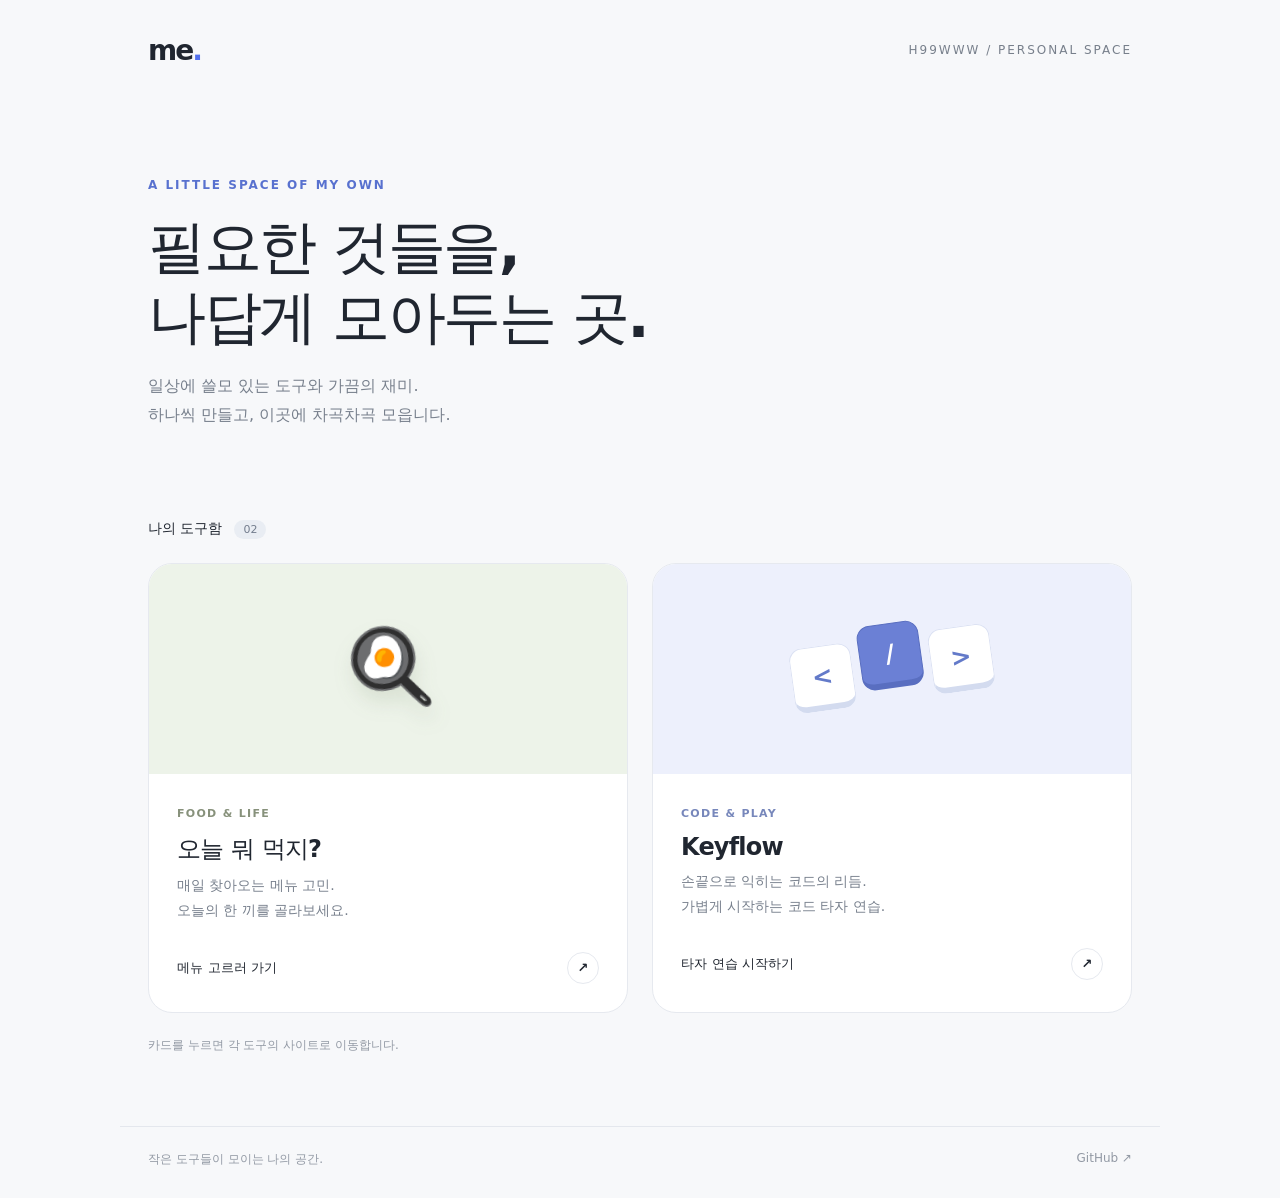
==== index.html @ 32a21349 "Add personal homepage linking cooking picker and Keyflow" ====
<!doctype html>
<html lang="ko">
<head>
<meta charset="utf-8">
<meta name="viewport" content="width=device-width, initial-scale=1">
<meta name="theme-color" content="#f7f8fa">
<meta name="description" content="타자 연습부터 오늘의 메뉴까지. 직접 고르고 만든 작은 도구들을 모아두는 개인 공간.">
<title>me — 나의 작은 도구함</title>
<style>
:root{font-family:system-ui,-apple-system,BlinkMacSystemFont,"Segoe UI",sans-serif;color:#202630;background:#f7f8fa;font-synthesis:none}*{box-sizing:border-box}body{margin:0}a{color:inherit}main,header,footer{max-width:1040px;margin:auto;padding-left:28px;padding-right:28px}header{height:100px;display:flex;align-items:center;justify-content:space-between}.brand{text-decoration:none;font-size:28px;font-weight:850;letter-spacing:-2px}.brand span{color:#5270ed}.label{font-size:12px;color:#777f8b;letter-spacing:2px}section.intro{padding:74px 0 50px}.eyebrow{font-size:12px;font-weight:700;color:#5871cf;letter-spacing:2px}h1{font-size:clamp(36px,6vw,58px);letter-spacing:-2.5px;line-height:1.2;margin:20px 0}p{color:#78808d;line-height:1.8;font-size:16px}.section-title{display:flex;align-items:center;gap:12px;margin:24px 0;font-size:14px}.count{background:#e9edf3;border-radius:20px;padding:3px 9px;color:#737d8d;font-size:11px}.grid{display:grid;grid-template-columns:1fr 1fr;gap:24px}.card{display:flex;flex-direction:column;text-decoration:none;background:white;border:1px solid #e6e9ef;border-radius:24px;overflow:hidden;transition:transform .2s,box-shadow .2s}.card:hover{transform:translateY(-5px);box-shadow:0 16px 35px #2026300c}.card:focus-visible{outline:3px solid #5270ed;outline-offset:5px}.art{height:210px;display:grid;place-items:center;overflow:hidden}.food{background:#edf3e9}.typing{background:#edf0fc}.plate{font-size:78px;filter:drop-shadow(0 12px 10px #52664020);transform:rotate(-10deg)}.keys{display:flex;gap:8px;transform:rotate(-8deg)}.key{width:62px;height:65px;background:#fff;border:1px solid #dce2f3;border-bottom:6px solid #d3dbef;border-radius:13px;display:grid;place-items:center;font-size:25px;font-weight:650;color:#637ac9}.key:nth-child(2){transform:translateY(-13px);background:#6b80d5;color:#fff;border-color:#596ec0}.content{padding:28px}.tag{font-size:11px;letter-spacing:1.3px;color:#87917b;font-weight:700}.typing+.content .tag{color:#7787bb}h2{font-size:24px;letter-spacing:-.8px;margin:12px 0 8px}.content p{font-size:14px;margin:0;min-height:51px}.bottom{margin-top:28px;display:flex;justify-content:space-between;align-items:center;font-size:13px;font-weight:650}.arrow{width:32px;height:32px;border:1px solid #e6e9ef;border-radius:50%;display:grid;place-items:center}.note{font-size:12px;color:#9299a4;margin:22px 0 70px}footer{border-top:1px solid #e4e7ed;padding-top:24px;padding-bottom:30px;display:flex;justify-content:space-between;font-size:12px;color:#9299a4}footer a{text-decoration:none}footer a:hover{text-decoration:underline}@media(max-width:640px){header{height:80px}.label{font-size:10px;letter-spacing:1px}section.intro{padding-top:40px}.grid{grid-template-columns:1fr}.art{height:180px}h1{letter-spacing:-1.8px}footer{gap:16px}.content p{min-height:0}}
</style>
</head>
<body>
<header><a class="brand" href="./" aria-label="메인으로">me<span>.</span></a><span class="label">H99WWW / PERSONAL SPACE</span></header>
<main>
<section class="intro"><span class="eyebrow">A LITTLE SPACE OF MY OWN</span><h1>필요한 것들을,<br>나답게 모아두는 곳.</h1><p>일상에 쓸모 있는 도구와 가끔의 재미.<br>하나씩 만들고, 이곳에 차곡차곡 모읍니다.</p></section>
<div class="section-title">나의 도구함 <span class="count">02</span></div>
<section class="grid" aria-label="개인 도구 목록">
<a class="card" href="https://today-cooking-picker.kyj00001.chatgpt.site/">
<div class="art food" aria-hidden="true"><span class="plate">🍳</span></div>
<div class="content"><span class="tag">FOOD & LIFE</span><h2>오늘 뭐 먹지?</h2><p>매일 찾아오는 메뉴 고민.<br>오늘의 한 끼를 골라보세요.</p><div class="bottom"><span>메뉴 고르러 가기</span><span class="arrow" aria-hidden="true">↗</span></div></div>
</a>
<a class="card" href="https://keyflow-code-practice-1027.h99www.chatgpt.site/">
<div class="art typing" aria-hidden="true"><div class="keys"><span class="key">&lt;</span><span class="key">/</span><span class="key">&gt;</span></div></div>
<div class="content"><span class="tag">CODE & PLAY</span><h2>Keyflow</h2><p>손끝으로 익히는 코드의 리듬.<br>가볍게 시작하는 코드 타자 연습.</p><div class="bottom"><span>타자 연습 시작하기</span><span class="arrow" aria-hidden="true">↗</span></div></div>
</a>
</section>
<p class="note">카드를 누르면 각 도구의 사이트로 이동합니다.</p>
</main>
<footer><span>작은 도구들이 모이는 나의 공간.</span><a href="https://github.com/h99www/me">GitHub ↗</a></footer>
</body>
</html>
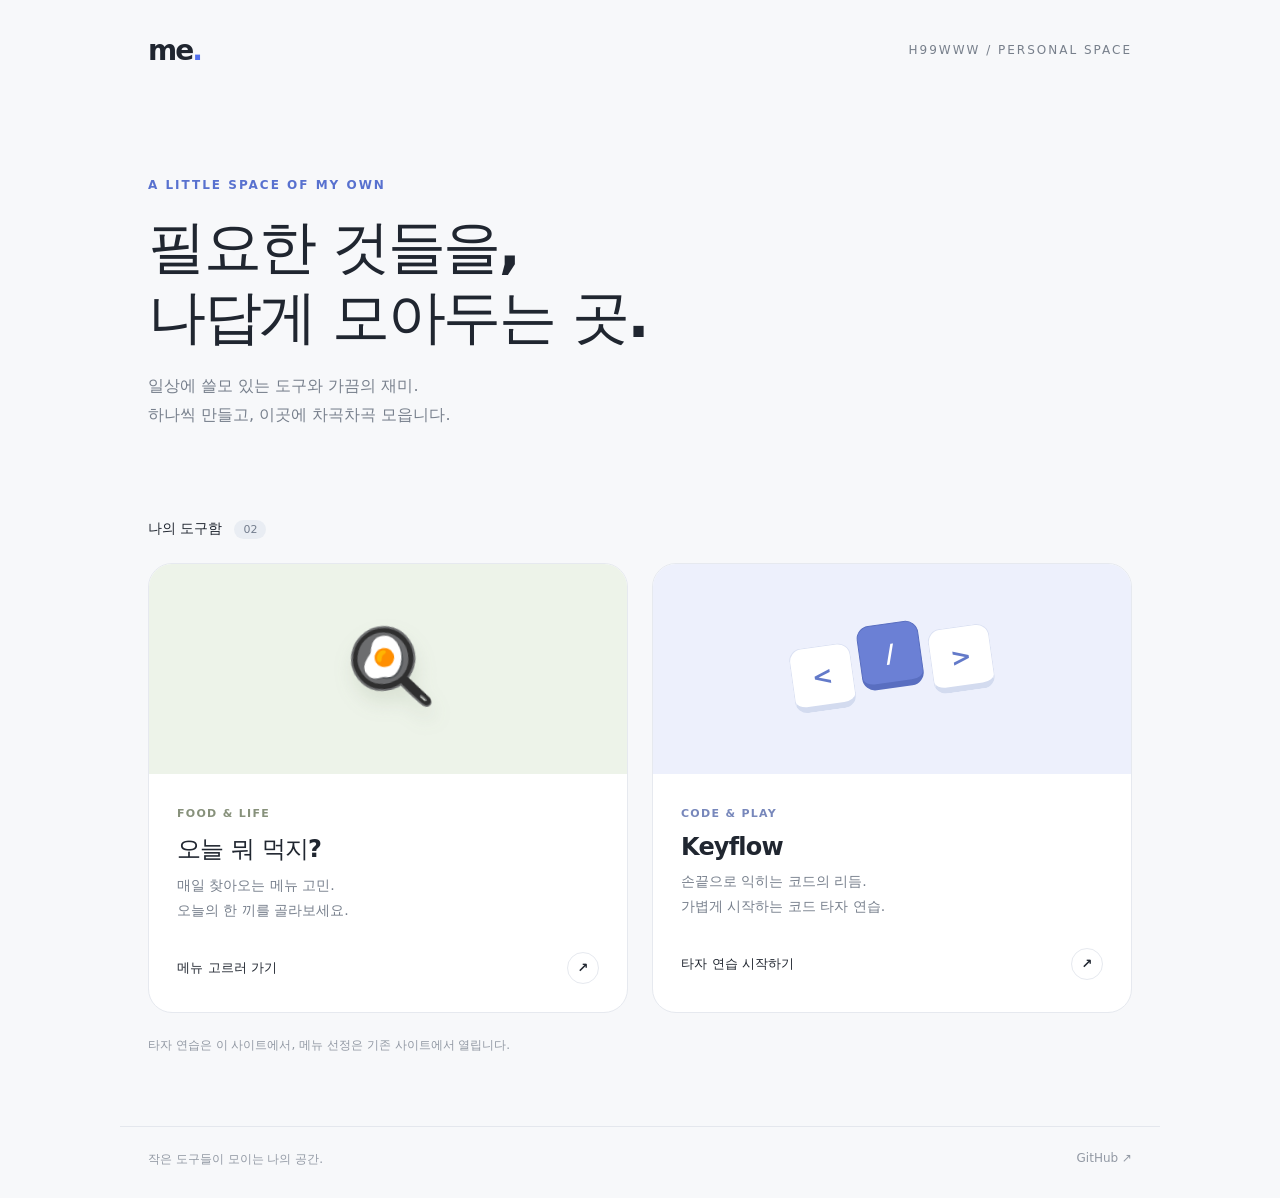
==== commit 8dcf06e5: "Host Keyflow locally under typing and update homepage link" ====
--- a/index.html
+++ b/index.html
@@ -20,12 +20,12 @@
 <div class="art food" aria-hidden="true"><span class="plate">🍳</span></div>
 <div class="content"><span class="tag">FOOD & LIFE</span><h2>오늘 뭐 먹지?</h2><p>매일 찾아오는 메뉴 고민.<br>오늘의 한 끼를 골라보세요.</p><div class="bottom"><span>메뉴 고르러 가기</span><span class="arrow" aria-hidden="true">↗</span></div></div>
 </a>
-<a class="card" href="https://keyflow-code-practice-1027.h99www.chatgpt.site/">
+<a class="card" href="./typing/">
 <div class="art typing" aria-hidden="true"><div class="keys"><span class="key">&lt;</span><span class="key">/</span><span class="key">&gt;</span></div></div>
 <div class="content"><span class="tag">CODE & PLAY</span><h2>Keyflow</h2><p>손끝으로 익히는 코드의 리듬.<br>가볍게 시작하는 코드 타자 연습.</p><div class="bottom"><span>타자 연습 시작하기</span><span class="arrow" aria-hidden="true">↗</span></div></div>
 </a>
 </section>
-<p class="note">카드를 누르면 각 도구의 사이트로 이동합니다.</p>
+<p class="note">타자 연습은 이 사이트에서, 메뉴 선정은 기존 사이트에서 열립니다.</p>
 </main>
 <footer><span>작은 도구들이 모이는 나의 공간.</span><a href="https://github.com/h99www/me">GitHub ↗</a></footer>
 </body>
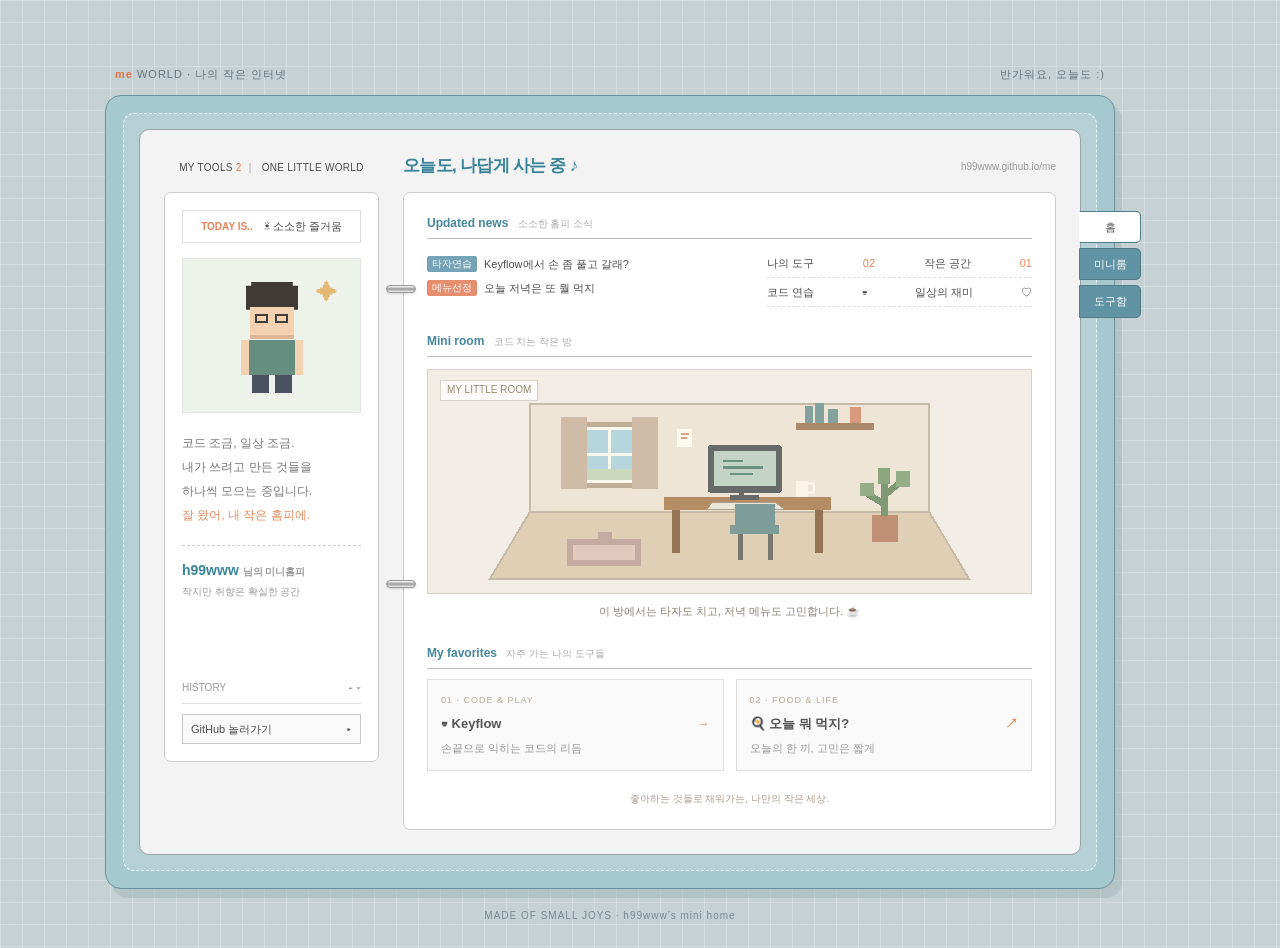
==== commit c93f0bfe: "Restyle homepage as a nostalgic Korean mini-homepage" ====
--- a/index.html
+++ b/index.html
@@ -1,32 +1,12 @@
 <!doctype html>
 <html lang="ko">
 <head>
-<meta charset="utf-8">
-<meta name="viewport" content="width=device-width, initial-scale=1">
-<meta name="theme-color" content="#f7f8fa">
-<meta name="description" content="타자 연습부터 오늘의 메뉴까지. 직접 고르고 만든 작은 도구들을 모아두는 개인 공간.">
-<title>me — 나의 작은 도구함</title>
+<meta charset="utf-8"><meta name="viewport" content="width=device-width,initial-scale=1"><meta name="theme-color" content="#c4d2d5"><meta name="description" content="코드도 치고, 밥도 고르고. 나만의 작은 미니홈피."><title>h99www의 미니홈피</title>
 <style>
-:root{font-family:system-ui,-apple-system,BlinkMacSystemFont,"Segoe UI",sans-serif;color:#202630;background:#f7f8fa;font-synthesis:none}*{box-sizing:border-box}body{margin:0}a{color:inherit}main,header,footer{max-width:1040px;margin:auto;padding-left:28px;padding-right:28px}header{height:100px;display:flex;align-items:center;justify-content:space-between}.brand{text-decoration:none;font-size:28px;font-weight:850;letter-spacing:-2px}.brand span{color:#5270ed}.label{font-size:12px;color:#777f8b;letter-spacing:2px}section.intro{padding:74px 0 50px}.eyebrow{font-size:12px;font-weight:700;color:#5871cf;letter-spacing:2px}h1{font-size:clamp(36px,6vw,58px);letter-spacing:-2.5px;line-height:1.2;margin:20px 0}p{color:#78808d;line-height:1.8;font-size:16px}.section-title{display:flex;align-items:center;gap:12px;margin:24px 0;font-size:14px}.count{background:#e9edf3;border-radius:20px;padding:3px 9px;color:#737d8d;font-size:11px}.grid{display:grid;grid-template-columns:1fr 1fr;gap:24px}.card{display:flex;flex-direction:column;text-decoration:none;background:white;border:1px solid #e6e9ef;border-radius:24px;overflow:hidden;transition:transform .2s,box-shadow .2s}.card:hover{transform:translateY(-5px);box-shadow:0 16px 35px #2026300c}.card:focus-visible{outline:3px solid #5270ed;outline-offset:5px}.art{height:210px;display:grid;place-items:center;overflow:hidden}.food{background:#edf3e9}.typing{background:#edf0fc}.plate{font-size:78px;filter:drop-shadow(0 12px 10px #52664020);transform:rotate(-10deg)}.keys{display:flex;gap:8px;transform:rotate(-8deg)}.key{width:62px;height:65px;background:#fff;border:1px solid #dce2f3;border-bottom:6px solid #d3dbef;border-radius:13px;display:grid;place-items:center;font-size:25px;font-weight:650;color:#637ac9}.key:nth-child(2){transform:translateY(-13px);background:#6b80d5;color:#fff;border-color:#596ec0}.content{padding:28px}.tag{font-size:11px;letter-spacing:1.3px;color:#87917b;font-weight:700}.typing+.content .tag{color:#7787bb}h2{font-size:24px;letter-spacing:-.8px;margin:12px 0 8px}.content p{font-size:14px;margin:0;min-height:51px}.bottom{margin-top:28px;display:flex;justify-content:space-between;align-items:center;font-size:13px;font-weight:650}.arrow{width:32px;height:32px;border:1px solid #e6e9ef;border-radius:50%;display:grid;place-items:center}.note{font-size:12px;color:#9299a4;margin:22px 0 70px}footer{border-top:1px solid #e4e7ed;padding-top:24px;padding-bottom:30px;display:flex;justify-content:space-between;font-size:12px;color:#9299a4}footer a{text-decoration:none}footer a:hover{text-decoration:underline}@media(max-width:640px){header{height:80px}.label{font-size:10px;letter-spacing:1px}section.intro{padding-top:40px}.grid{grid-template-columns:1fr}.art{height:180px}h1{letter-spacing:-1.8px}footer{gap:16px}.content p{min-height:0}}
-</style>
-</head>
-<body>
-<header><a class="brand" href="./" aria-label="메인으로">me<span>.</span></a><span class="label">H99WWW / PERSONAL SPACE</span></header>
-<main>
-<section class="intro"><span class="eyebrow">A LITTLE SPACE OF MY OWN</span><h1>필요한 것들을,<br>나답게 모아두는 곳.</h1><p>일상에 쓸모 있는 도구와 가끔의 재미.<br>하나씩 만들고, 이곳에 차곡차곡 모읍니다.</p></section>
-<div class="section-title">나의 도구함 <span class="count">02</span></div>
-<section class="grid" aria-label="개인 도구 목록">
-<a class="card" href="https://today-cooking-picker.kyj00001.chatgpt.site/">
-<div class="art food" aria-hidden="true"><span class="plate">🍳</span></div>
-<div class="content"><span class="tag">FOOD & LIFE</span><h2>오늘 뭐 먹지?</h2><p>매일 찾아오는 메뉴 고민.<br>오늘의 한 끼를 골라보세요.</p><div class="bottom"><span>메뉴 고르러 가기</span><span class="arrow" aria-hidden="true">↗</span></div></div>
-</a>
-<a class="card" href="./typing/">
-<div class="art typing" aria-hidden="true"><div class="keys"><span class="key">&lt;</span><span class="key">/</span><span class="key">&gt;</span></div></div>
-<div class="content"><span class="tag">CODE & PLAY</span><h2>Keyflow</h2><p>손끝으로 익히는 코드의 리듬.<br>가볍게 시작하는 코드 타자 연습.</p><div class="bottom"><span>타자 연습 시작하기</span><span class="arrow" aria-hidden="true">↗</span></div></div>
-</a>
-</section>
-<p class="note">타자 연습은 이 사이트에서, 메뉴 선정은 기존 사이트에서 열립니다.</p>
-</main>
-<footer><span>작은 도구들이 모이는 나의 공간.</span><a href="https://github.com/h99www/me">GitHub ↗</a></footer>
-</body>
-</html>
+*{box-sizing:border-box}html{scroll-behavior:smooth}body{margin:0;color:#4b4b4b;font:12px/1.65 '돋움',Dotum,Arial,sans-serif;background-color:#c5d1d3;background-image:linear-gradient(#ffffff38 1px,transparent 1px),linear-gradient(90deg,#ffffff38 1px,transparent 1px);background-size:22px 22px}a{color:inherit;text-decoration:none}a:hover{text-decoration:underline}a:focus-visible{outline:3px solid #eb854c;outline-offset:4px}.desktop{max-width:1120px;margin:65px auto 24px;padding:0 25px}.topline{display:flex;justify-content:space-between;padding:0 10px 12px;color:#66767b;font-size:11px;letter-spacing:1px}.topline strong{color:#e17443}.book{position:relative;background:#a6c8cf;border:1px solid #6b929c;border-radius:16px;padding:17px;box-shadow:7px 9px 0 #8da2a34d}.stitch{border:1px dashed #effaff;border-radius:11px;padding:15px;background:#b5d1d6}.paper{background:#f3f3f3;border:1px solid #9ba4a5;border-radius:10px;padding:24px;display:grid;grid-template-columns:215px minmax(0,1fr);gap:24px;position:relative}.counter{text-align:center;font-size:10px;letter-spacing:.3px;height:38px;padding-top:6px}.counter b{color:#ec7948;font-weight:400}.counter span{color:#a6a6a6;padding:0 7px}.profile{background:#fff;border:1px solid #ccc;border-radius:7px;padding:17px;min-height:570px;display:flex;flex-direction:column}.mood{border:1px solid #ddd;text-align:center;padding:6px;font-size:11px;margin-bottom:15px}.mood b{color:#ea8259;margin-right:8px;font-size:10px}.portrait{height:155px;background:#edf2eb;display:grid;place-items:center;position:relative;overflow:hidden;border:1px solid #e0e5df}.avatar{width:83px;height:115px;position:relative;image-rendering:pixelated}.hair{position:absolute;width:52px;height:28px;background:#403a35;top:4px;left:16px;clip-path:polygon(10% 0,90% 0,90% 15%,100% 15%,100% 100%,0 100%,0 15%,10% 15%)}.face{position:absolute;top:29px;left:20px;width:44px;height:32px;background:#f4d1b0;border-bottom:4px solid #dfb695}.eyes{position:absolute;top:36px;left:25px;width:13px;height:9px;border:2px solid #423e3d;box-shadow:20px 0 0 -2px #f4d1b0,20px 0 0 0 #423e3d}.body{position:absolute;top:62px;left:11px;width:62px;height:35px;background:#668d80;border-left:8px solid #f4d1b0;border-right:8px solid #f4d1b0}.legs{position:absolute;top:97px;left:22px;width:17px;height:18px;background:#4a5261;box-shadow:23px 0 #4a5261}.portrait:before{content:'✦';position:absolute;top:16px;right:22px;color:#e5b873;font-size:22px}.profile-note{margin:18px 0;color:#777;line-height:2}.dotted{border-top:1px dashed #ccc;padding-top:13px}.name{color:#398499;font-weight:bold;font-size:14px}.small{font-size:10px;color:#999}.profile-bottom{margin-top:auto;padding-top:25px}.history{font-size:10px;color:#999;border-bottom:1px solid #ddd;padding-bottom:7px;margin-bottom:10px}.history span{float:right}.shortcut{display:block;border:1px solid #c7c7c7;background:#fafafa;padding:5px 8px;font-size:11px}.shortcut span{float:right}.heading{height:38px;display:flex;justify-content:space-between;align-items:flex-start;gap:8px}h1{font-size:17px;color:#368298;letter-spacing:-.7px;margin:-2px 0 0}.url{font-size:10px;color:#999;padding-top:5px}.right{min-width:0}.content{background:#fff;border:1px solid #ccc;border-radius:7px;padding:21px 23px;min-height:570px}h2{font-size:12px;color:#43879c;margin:0 0 10px;border-bottom:1px solid #bdbdbd;padding-bottom:4px}h2 span{font-weight:400;font-size:10px;color:#aaa;margin-left:6px}.updates{display:grid;grid-template-columns:1.2fr 1fr;gap:22px;margin-bottom:25px}.update-line{display:flex;gap:7px;align-items:center;margin:6px 0;font-size:11px}.badge{background:#e68e6e;color:white;padding:0 5px;border-radius:2px;font-size:10px;white-space:nowrap}.badge.blue{background:#74a3b5}.stats{font-size:11px}.stat{display:flex;justify-content:space-between;border-bottom:1px dashed #ddd;padding:5px 0}.stat b{color:#ed8555;font-weight:normal}.room{height:225px;position:relative;overflow:hidden;background:#f3eee5;border:1px solid #d7d1c7;margin-top:12px;display:grid;place-items:center}.room svg{width:100%;height:100%}.room-tag{position:absolute;left:12px;top:10px;background:#ffffffc9;border:1px solid #d8d2c7;color:#9d8b74;font-size:10px;padding:1px 6px}.room-caption{text-align:center;font-size:11px;color:#8a8176;margin:8px 0 24px}.tools{display:grid;grid-template-columns:1fr 1fr;gap:12px}.tool{display:block;border:1px solid #ddd;padding:13px;background:#fafafa;transition:background .15s,border-color .15s}.tool:hover{background:#fff7ef;border-color:#eaaa82;text-decoration:none}.tool-title{font-size:13px;font-weight:bold;color:#555}.tool-title span{float:right;color:#e48c58}.tool p{font-size:11px;color:#999;margin:5px 0 0}.mini-label{color:#b7a999;font-size:9px;letter-spacing:1px;margin-bottom:5px}.tabs{position:absolute;left:calc(100% - 1px);top:81px;display:flex;flex-direction:column;gap:5px;width:62px}.tabs a{background:#6093a4;color:white;border:1px solid #527d8b;border-radius:0 5px 5px 0;padding:6px 9px;text-align:center;font-size:11px}.tabs a:first-child{background:#fff;color:#555;border-left-color:#fff}.tabs a:hover{background:#e68b55;color:white;text-decoration:none}.foot{text-align:center;font-size:10px;color:#77898e;letter-spacing:1px;margin:19px 0}.binder{position:absolute;width:30px;height:8px;background:linear-gradient(#fff,#999,#eee);border:1px solid #999;left:246px;z-index:2;border-radius:8px;box-shadow:0 1px 2px #0002}.binder.one{top:155px}.binder.two{top:450px}.quote{margin-top:20px;text-align:center;color:#ad9c8e;font-size:10px}.orange{color:#e58b5e}@media(min-width:800px){.desktop{padding-right:85px}}@media(max-width:800px){.desktop{margin:25px auto;padding:0 15px}.paper{grid-template-columns:170px minmax(0,1fr);padding:17px;gap:15px}.profile{padding:12px}.content{padding:17px}.url{display:none}.binder{display:none}.tabs{position:static;flex-direction:row;width:auto;grid-column:1/-1;grid-row:1;gap:5px}.tabs a{border-radius:4px;padding:4px 15px}.tabs a:first-child{border-color:#aaa}.updates{grid-template-columns:1fr;gap:8px}.stats{display:none}.tools{grid-template-columns:1fr}.portrait{height:140px}.heading{height:38px}.stitch{padding:9px}.book{padding:10px}}@media(max-width:560px){.topline{font-size:9px}.paper{display:flex;flex-direction:column;padding:14px;gap:17px}.tabs{order:-1}.counter{height:auto;padding:0 0 10px}.profile{min-height:0;display:grid;grid-template-columns:105px 1fr;gap:0 15px}.mood{grid-column:1/-1;margin-bottom:12px}.portrait{grid-row:2/5;height:130px}.profile-note{margin:0;font-size:11px}.dotted{padding-top:5px}.profile-bottom{grid-column:1/-1;padding-top:10px}.history{display:none}.content{min-height:0;padding:15px}.room{height:200px}.heading{height:auto;min-height:32px}h1{font-size:15px}.tools{grid-template-columns:1fr 1fr}.tool{padding:10px}.tool-title{font-size:12px}.tool p{font-size:10px}.profile-note br{display:none}.foot{font-size:9px}.avatar{transform:scale(.85)}}@media(prefers-reduced-motion:reduce){html{scroll-behavior:auto}}
+</style></head>
+<body><div class="desktop" id="home"><div class="topline"><span><strong>me</strong> WORLD · 나의 작은 인터넷</span><span>반가워요, 오늘도 :)</span></div><div class="book"><div class="stitch"><main class="paper"><div class="binder one" aria-hidden="true"></div><div class="binder two" aria-hidden="true"></div>
+<aside><div class="counter">MY TOOLS <b>2</b><span>|</span> ONE LITTLE WORLD</div><div class="profile"><div class="mood"><b>TODAY IS..</b> ☀ 소소한 즐거움</div><div class="portrait" role="img" aria-label="안경을 쓴 픽셀 캐릭터"><div class="avatar"><i class="hair"></i><i class="face"></i><i class="eyes"></i><i class="body"></i><i class="legs"></i></div></div><p class="profile-note">코드 조금, 일상 조금.<br>내가 쓰려고 만든 것들을<br>하나씩 모으는 중입니다.<br><span class="orange">잘 왔어, 내 작은 홈피에.</span></p><div class="dotted"><div class="name">h99www <span class="small">님의 미니홈피</span></div><span class="small">작지만 취향은 확실한 공간</span></div><div class="profile-bottom"><div class="history">HISTORY <span>▴ ▾</span></div><a class="shortcut" href="https://github.com/h99www/me">GitHub 놀러가기 <span>▸</span></a></div></div></aside>
+<section class="right"><header class="heading"><h1>오늘도, 나답게 사는 중 ♪</h1><span class="url">h99www.github.io/me</span></header><div class="content"><section><h2>Updated news <span>소소한 홈피 소식</span></h2><div class="updates"><div><a class="update-line" href="./typing/"><span class="badge blue">타자연습</span> Keyflow에서 손 좀 풀고 갈래?</a><a class="update-line" href="https://today-cooking-picker.kyj00001.chatgpt.site/"><span class="badge">메뉴선정</span> 오늘 저녁은 또 뭘 먹지</a></div><div class="stats"><div class="stat"><span>나의 도구</span><b>02</b><span>작은 공간</span><b>01</b></div><div class="stat"><span>코드 연습</span><span>⌨</span><span>일상의 재미</span><span>♡</span></div></div></div></section>
+<section id="room"><h2>Mini room <span>코드 치는 작은 방</span></h2><div class="room"><span class="room-tag">MY LITTLE ROOM</span><svg viewBox="0 0 580 240" role="img" aria-label="책상과 컴퓨터, 화분이 놓인 아늑한 픽셀 방" shape-rendering="crispEdges"><defs><pattern id="floor" width="52" height="23" patternUnits="userSpaceOnUse"><rect width="52" height="23" fill="#dfcfb5"/><path d="M0 0H52M0 23V0" stroke="#d1bea0"/></pattern></defs><path d="M75 153V37H505V153" fill="#eee5d6" stroke="#c7bba7" stroke-width="2"/><path d="M75 153H505L548 225H32Z" fill="url(#floor)" stroke="#c7bba7" stroke-width="2"/><path d="M75 153L32 225M505 153L548 225" stroke="#c7bba7"/><rect x="115" y="59" width="92" height="65" fill="#f9f9ed" stroke="#bfad95" stroke-width="5"/><rect x="121" y="65" width="80" height="53" fill="#b6d5dc"/><path d="M161 65V118M121 91H201" stroke="#f9f9ed" stroke-width="4"/><rect x="125" y="107" width="72" height="11" fill="#cad8bc"/><path d="M109 51H137V128H109ZM185 51H213V128H185Z" fill="#d0bca6"/><rect x="362" y="57" width="83" height="8" fill="#aa896c"/><path d="M371 39H380V57H371ZM382 36H392V57H382ZM396 42H407V57H396Z" fill="#83a29c"/><rect x="420" y="40" width="12" height="17" fill="#d99a7c"/><rect x="220" y="137" width="179" height="14" fill="#b58d65"/><rect x="228" y="151" width="9" height="46" fill="#967453"/><rect x="382" y="151" width="9" height="46" fill="#967453"/><rect x="267" y="81" width="79" height="51" rx="2" fill="#666a68"/><rect x="273" y="87" width="67" height="38" fill="#c3d3c5"/><path d="M283 98H305M283 105H326M290 112H315" stroke="#6a9180" stroke-width="3"/><path d="M303 132V137M291 137H322" stroke="#666a68" stroke-width="5"/><path d="M271 143H340L349 150H266Z" fill="#ece6da" stroke="#aa9c88"/><rect x="362" y="119" width="13" height="18" fill="#fbf5e8"/><path d="M375 122H381V132H375" fill="none" stroke="#fbf5e8" stroke-width="3"/><rect x="291" y="167" width="52" height="10" fill="#7f9d98"/><rect x="296" y="144" width="43" height="28" fill="#7f9d98"/><path d="M302 177V205M334 177V205" stroke="#777970" stroke-width="5"/><rect x="443" y="156" width="28" height="29" fill="#c18f73"/><path d="M457 157V118M456 144L438 133M458 134L476 119" stroke="#7e9974" stroke-width="7"/><rect x="430" y="122" width="15" height="14" fill="#96ae87"/><rect x="469" y="109" width="15" height="17" fill="#96ae87"/><rect x="450" y="105" width="13" height="18" fill="#8ca77e"/><path d="M115 182H195V211H115Z" fill="#c4aaa0"/><path d="M122 188H188V204H122Z" fill="#e3c9bb"/><path d="M148 174H164V182H148Z" fill="#c4aaa0"/><rect x="234" y="64" width="16" height="19" fill="#fffaf0"/><path d="M238 69H246M238 73H244" stroke="#dca17b" stroke-width="2"/></svg></div><p class="room-caption">이 방에서는 타자도 치고, 저녁 메뉴도 고민합니다. ☕</p></section>
+<section id="tools"><h2>My favorites <span>자주 가는 나의 도구들</span></h2><div class="tools"><a class="tool" href="./typing/"><div class="mini-label">01 · CODE & PLAY</div><div class="tool-title">⌨ Keyflow <span>→</span></div><p>손끝으로 익히는 코드의 리듬</p></a><a class="tool" href="https://today-cooking-picker.kyj00001.chatgpt.site/"><div class="mini-label">02 · FOOD & LIFE</div><div class="tool-title">🍳 오늘 뭐 먹지? <span>↗</span></div><p>오늘의 한 끼, 고민은 짧게</p></a></div></section><div class="quote">좋아하는 것들로 채워가는, 나만의 작은 세상.</div></div></section><nav class="tabs" aria-label="미니홈피 메뉴"><a href="#home">홈</a><a href="#room">미니룸</a><a href="#tools">도구함</a></nav></main></div></div><footer class="foot">MADE OF SMALL JOYS · h99www’s mini home</footer></div></body></html>
